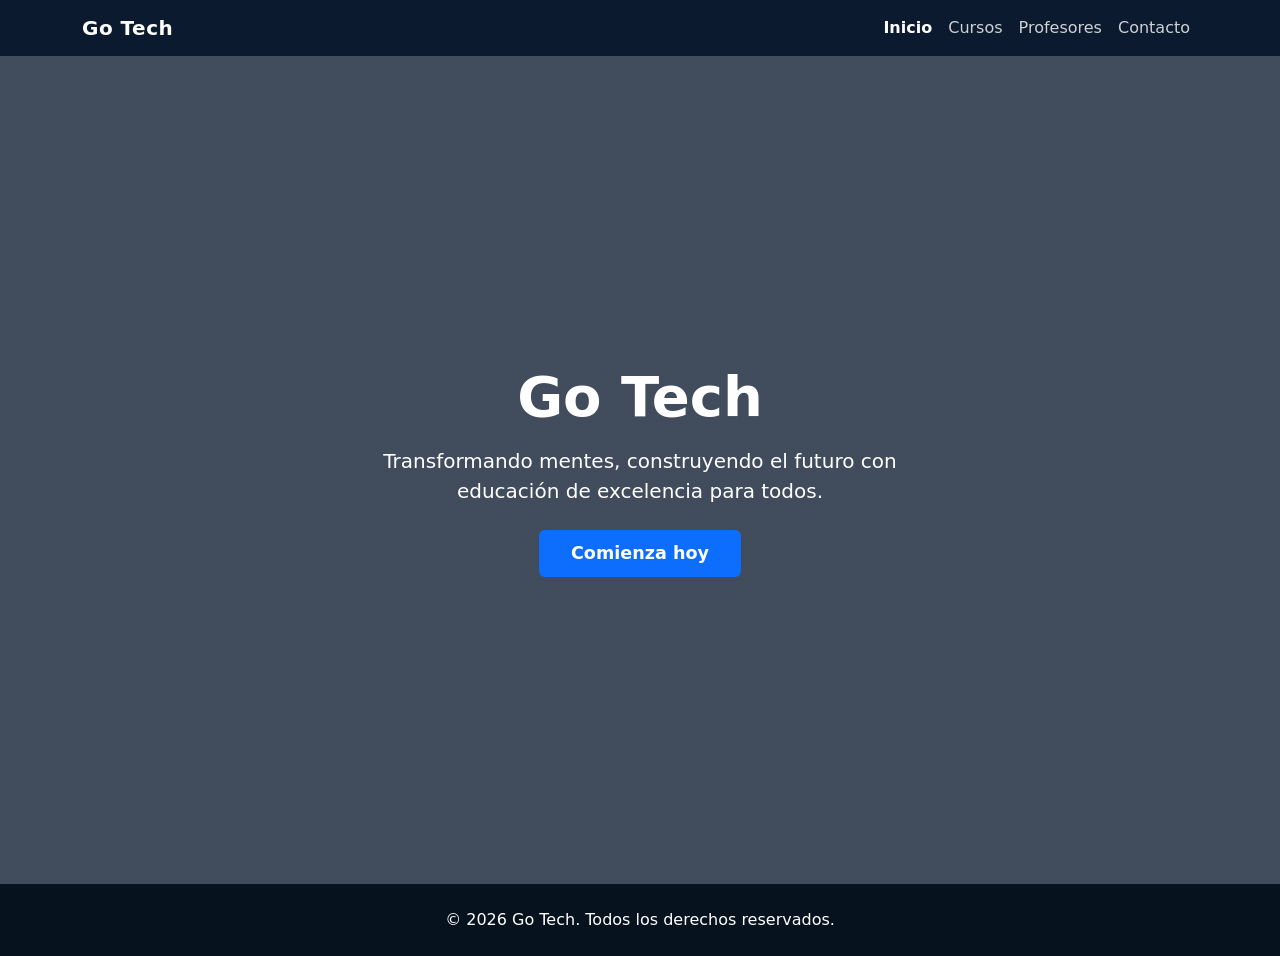
==== Tarea1/index.html @ 05b7f84d "feat:bootstrap js file, navbar, header hero, footer to index page" ====
<!DOCTYPE html>
<html lang="es">
<head>
  <meta charset="UTF-8">
  <meta name="viewport" content="width=device-width, initial-scale=1.0">
  <title>Go Tech - Inicio</title>
  <link href="./css/bootstrap.min.css" rel="stylesheet">
  <link rel="stylesheet" href="./css/index.css">
</head>
<body>

  <!-- ========== NAVBAR ========== -->
  <nav class="navbar navbar-expand-lg navbar-dark" id="mainNav">
    <div class="container">
      <a class="navbar-brand" href="#">Go Tech</a>
      <button class="navbar-toggler" type="button" data-bs-toggle="collapse" data-bs-target="#navbarNav">
        <span class="navbar-toggler-icon"></span>
      </button>
      <div class="collapse navbar-collapse" id="navbarNav">
        <ul class="navbar-nav ms-auto">
          <li class="nav-item"><a class="nav-link active" href="index.html">Inicio</a></li>
          <li class="nav-item"><a class="nav-link" href="cursos.html">Cursos</a></li>
          <li class="nav-item"><a class="nav-link" href="profesores.html">Profesores</a></li>
          <li class="nav-item"><a class="nav-link" href="contacto.html">Contacto</a></li>
        </ul>
      </div>
    </div>
  </nav>

  <!-- ========== HERO ========== -->
  <header class="hero d-flex align-items-center">
    <div class="container">
      <h1>Go Tech</h1>
      <p>Transformando mentes, construyendo el futuro con educación de excelencia para todos.</p>
      <a href="#" class="btn">Comienza hoy</a>
    </div>
  </header>


  <!-- ========== FOOTER ========== -->
  <footer class="footer-section">
    <div class="container">
      <p>&copy; 2026 Go Tech. Todos los derechos reservados.</p>
    </div>
  </footer>

  <script src="./js/bootstrap.bundle.min.js"></script>
</body>
</html>
---- Tarea1/css/index.css ----
/*  VARIABLES DE COLORES  */
:root {
  --primary: #0d6efd;
  --primary-dark: #0b5ed7;
  --navbar-bg: #0b1a2e;
  --navbar-hover: #4dabf7;
  --hero-overlay: rgba(11, 26, 46, 0.78);
  --stats-bg: #0b1a2e;
  --footer-bg: #07121f;
}

* {
  margin: 0;
  padding: 0;
  box-sizing: border-box;
}

/*  TIPOGRAFÍA */

body {
  font-family: system-ui, -apple-system, "Segoe UI", Roboto, sans-serif;
  color: #212529;
}

h1 {
  font-size: 2.75rem;
  font-weight: 700;
  margin-bottom: 1rem;
}

h2 {
  font-size: 2rem;
  font-weight: 700;
  text-align: center;
  margin-bottom: 2.5rem;
}

h3 {
  font-size: 2.5rem;
  font-weight: 700;
}

h5 {
  font-size: 1.15rem;
  font-weight: 600;
  margin-bottom: 0;
}

p {
  margin-bottom: 0;
}

small {
  color: #6c757d;
  font-size: 0.85rem;
}

/*  NAVBAR  */

#mainNav {
  background-color: var(--navbar-bg);
}

#mainNav .navbar-brand {
  font-weight: 700;
  letter-spacing: 0.5px;
}

#mainNav .nav-link {
  color: rgba(255, 255, 255, 0.8);
  transition: color 0.25s ease;
  position: relative;
}

#mainNav .nav-link:hover {
  color: var(--navbar-hover);
}

#mainNav .nav-link.active {
  color: #fff;
  font-weight: 600;
}


/*  HERO  */

.hero {
  min-height: 92vh;
  display: flex;
  align-items: center;
  justify-content: center;
  text-align: center;
  color: #fff;
  background: linear-gradient(var(--hero-overlay), var(--hero-overlay)),
    url("https://images.unsplash.com/photo-1523050854058-8df90110c7f1?w=1920&h=1080&fit=crop") center / cover no-repeat;
}

.hero h1 {
  font-size: 3.5rem;
}

.hero p {
  font-size: 1.25rem;
  margin-bottom: 1.5rem;
  max-width: 600px;
  margin-left: auto;
  margin-right: auto;
}

.hero > .container > a {
  display: inline-block;
  background-color: var(--primary);
  color: #fff;
  border: none;
  padding: 0.65rem 2rem;
  font-size: 1.1rem;
  font-weight: 600;
  text-decoration: none;
  border-radius: 0.375rem;
  transition: background-color 0.25s ease, transform 0.2s ease;
  text-align: center;
}



/*  FOOTER  */

.footer-section {
  padding: 1.5rem 0;
  background-color: var(--footer-bg);
  color: #fff;
  text-align: center;
}
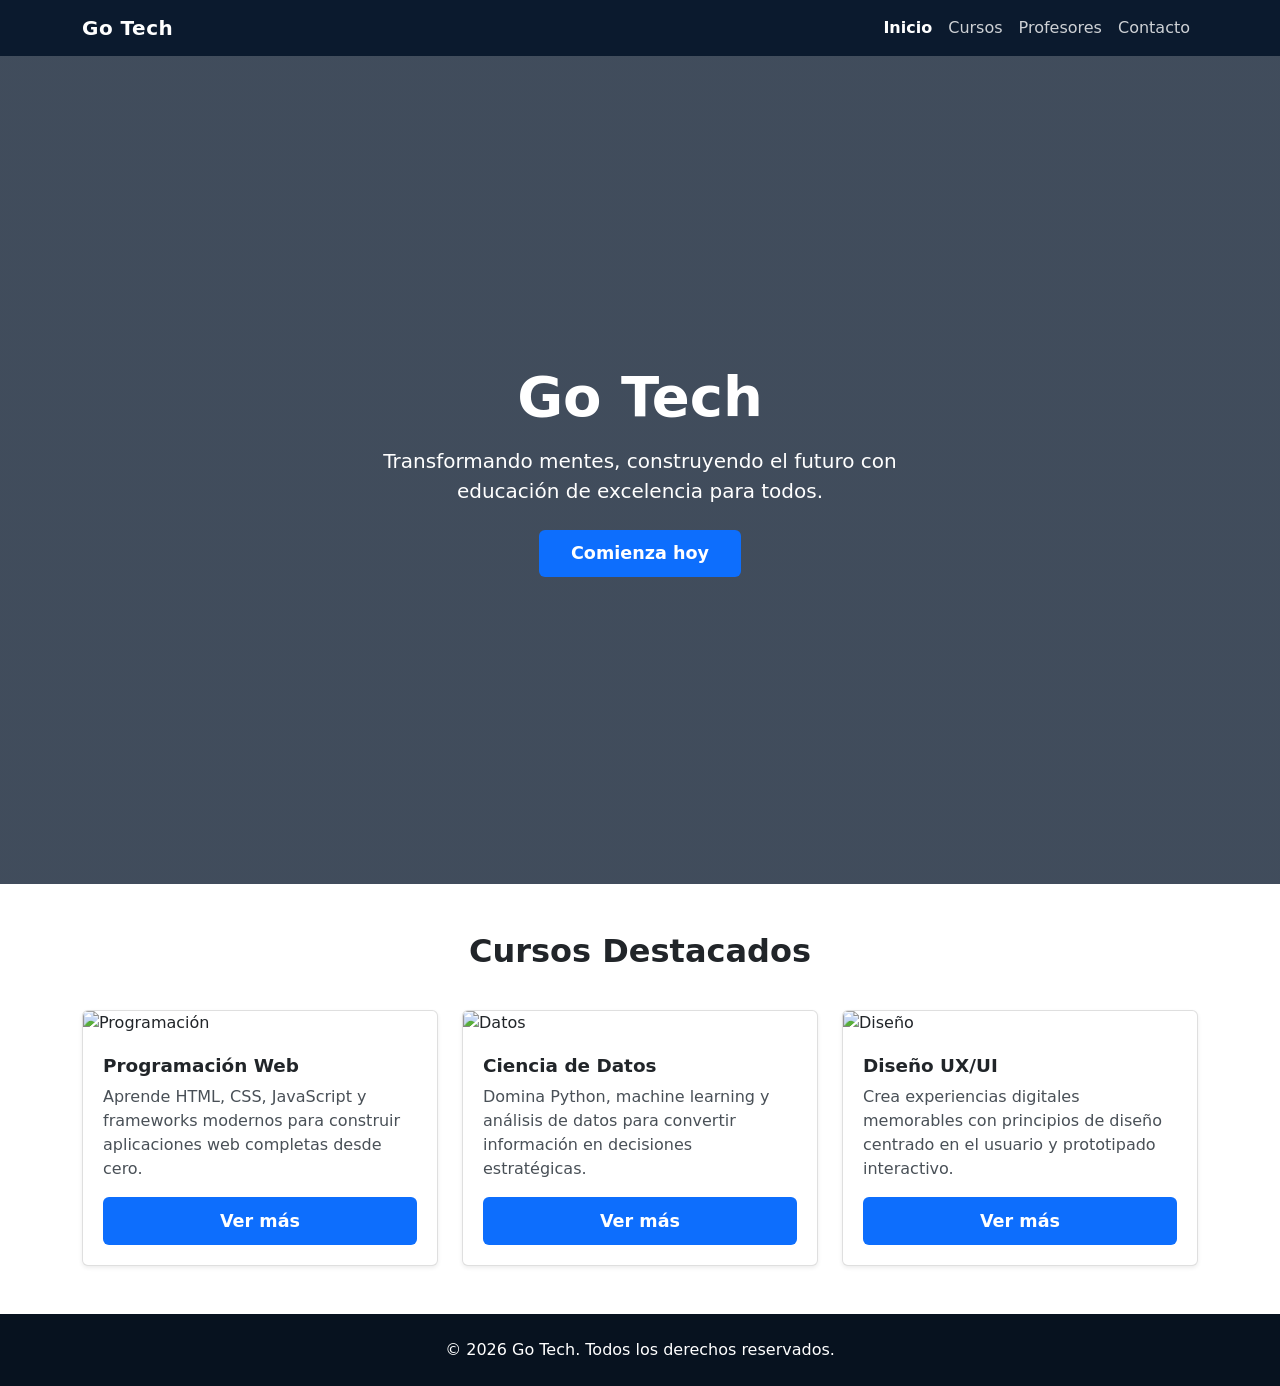
==== commit d5e5858d: "feat:Cursos destacados and style" ====
--- a/Tarea1/index.html
+++ b/Tarea1/index.html
@@ -36,6 +36,46 @@
     </div>
   </header>
 
+  <!-- ========== CURSOS DESTACADOS ========== -->
+  <section class="section-cursos">
+    <div class="container">
+      <h2>Cursos Destacados</h2>
+      <div class="row g-4">
+        <div class="col-md-6 col-lg-4">
+          <div class="card">
+            <img src="https://images.unsplash.com/photo-1516116216624-53e697fedbea?w=600&h=400&fit=crop" class="card-img-top" alt="Programación">
+            <div class="card-body d-flex flex-column">
+              <h5 class="card-title">Programación Web</h5>
+              <p class="card-text">Aprende HTML, CSS, JavaScript y frameworks modernos para construir aplicaciones web completas desde cero.</p>
+              <a href="#" class="btn btn-custom">Ver más</a>
+            </div>
+          </div>
+        </div>
+        <div class="col-md-6 col-lg-4">
+          <div class="card">
+            <img src="https://images.unsplash.com/photo-1551288049-bebda4e38f71?w=600&h=400&fit=crop" class="card-img-top" alt="Datos">
+            <div class="card-body d-flex flex-column">
+              <h5 class="card-title">Ciencia de Datos</h5>
+              <p class="card-text">Domina Python, machine learning y análisis de datos para convertir información en decisiones estratégicas.</p>
+              <a href="#" class="btn btn-custom">Ver más</a>
+            </div>
+          </div>
+        </div>
+        <div class="col-md-6 col-lg-4">
+          <div class="card">
+            <img src="https://img.freepik.com/free-vector/gradient-ui-ux-landing-page_52683-69729.jpg?semt=ais_hybrid&w=740&q=80" class="card-img-top" alt="Diseño">
+            <div class="card-body d-flex flex-column">
+              <h5 class="card-title">Diseño UX/UI</h5>
+              <p class="card-text">Crea experiencias digitales memorables con principios de diseño centrado en el usuario y prototipado interactivo.</p>
+              <a href="#" class="btn btn-custom">Ver más</a>
+            </div>
+          </div>
+        </div>
+      </div>
+    </div>
+  </section>
+
+  
 
   <!-- ========== FOOTER ========== -->
   <footer class="footer-section">
--- a/Tarea1/css/index.css
+++ b/Tarea1/css/index.css
@@ -1,4 +1,4 @@
-/*  VARIABLES DE COLORES  */
+/*  VARIABLES DE  */
 :root {
   --primary: #0d6efd;
   --primary-dark: #0b5ed7;
@@ -122,6 +122,61 @@
 }
 
 
+/*  BOTÓN PERSONALIZADO  */
+
+.btn-custom {
+  display: inline-block;
+  background-color: var(--primary);
+  color: #fff;
+  border: none;
+  padding: 0.65rem 2rem;
+  font-size: 1.1rem;
+  font-weight: 600;
+  border-radius: 0.375rem;
+  transition: background-color 0.25s ease, transform 0.2s ease;
+  width: 100%;
+  text-align: center;
+}
+
+.btn-custom:hover {
+  background-color: var(--primary-dark);
+  color: #fff;
+}
+
+/*  CURSOS DESTACADOS  */
+
+.section-cursos {
+  padding: 3rem 0;
+}
+
+.section-cursos .card {
+  height: 100%;
+  box-shadow: 0 0.125rem 0.25rem rgba(0, 0, 0, 0.075);
+  border: 1px solid rgba(0, 0, 0, 0.125);
+  border-radius: 0.375rem;
+  overflow: hidden;
+}
+
+.section-cursos .card-body {
+  display: flex;
+  flex-direction: column;
+  padding: 1.25rem;
+}
+
+.section-cursos .card-title {
+  margin-bottom: 0.5rem;
+}
+
+.section-cursos .card-text {
+  flex: 1;
+  margin-bottom: 1rem;
+  color: #495057;
+}
+
+.section-cursos .btn-custom {
+  align-self: flex-start;
+}
+
 
 /*  FOOTER  */
 
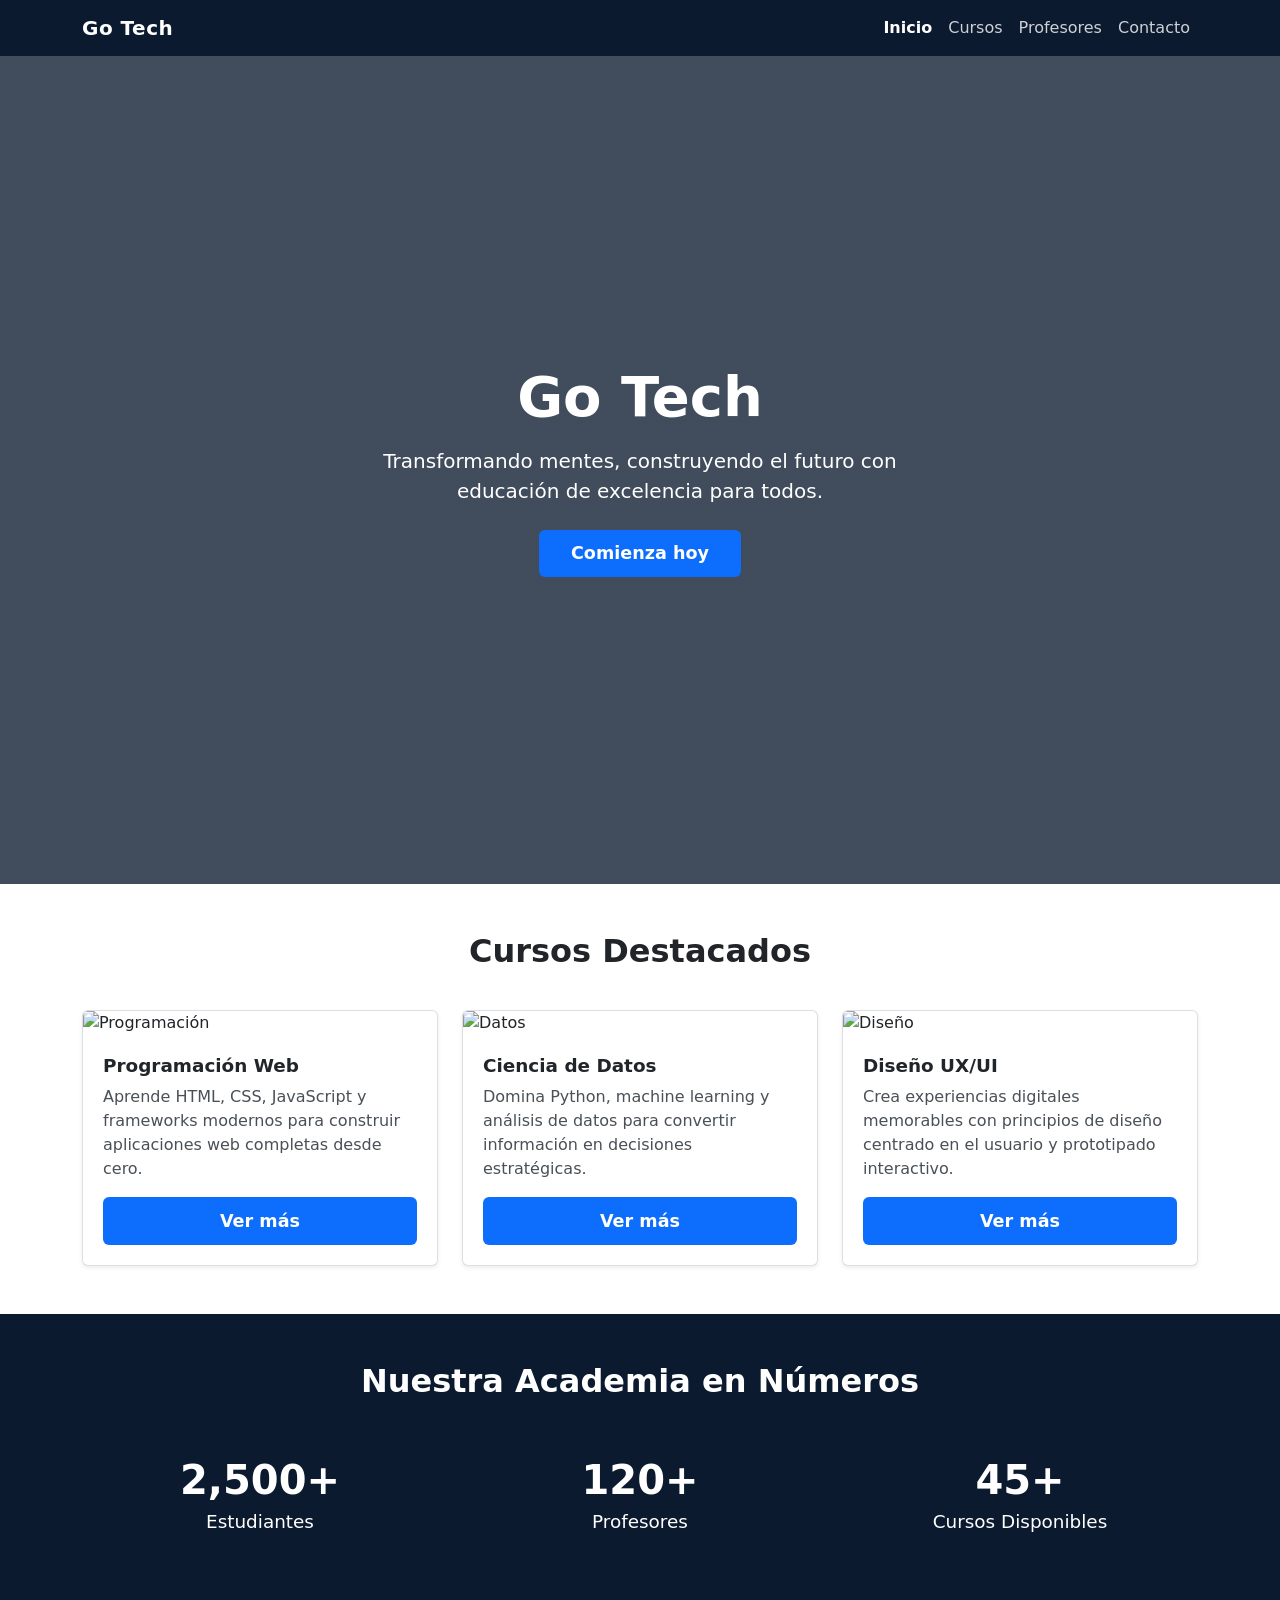
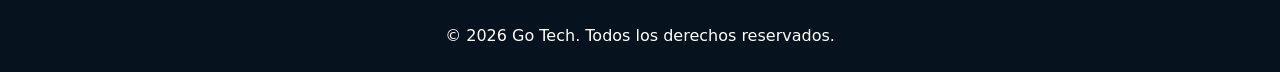
==== commit d5f84165: "feat:Estadisticas and css style" ====
--- a/Tarea1/index.html
+++ b/Tarea1/index.html
@@ -75,7 +75,32 @@
     </div>
   </section>
 
-  
+  <!-- ========== ESTADÍSTICAS ========== -->
+  <section class="stats-section">
+    <div class="container">
+      <h2>Nuestra Academia en Números</h2>
+      <div class="row">
+        <div class="col-md-4">
+          <div class="stat-item">
+            <h3>2,500+</h3>
+            <p>Estudiantes</p>
+          </div>
+        </div>
+        <div class="col-md-4">
+          <div class="stat-item">
+            <h3>120+</h3>
+            <p>Profesores</p>
+          </div>
+        </div>
+        <div class="col-md-4">
+          <div class="stat-item">
+            <h3>45+</h3>
+            <p>Cursos Disponibles</p>
+          </div>
+        </div>
+      </div>
+    </div>
+  </section>
 
   <!-- ========== FOOTER ========== -->
   <footer class="footer-section">
--- a/Tarea1/css/index.css
+++ b/Tarea1/css/index.css
@@ -177,6 +177,30 @@
   align-self: flex-start;
 }
 
+/*  ESTADÍSTICAS  */
+
+.stats-section {
+  padding: 3rem 0;
+  background-color: var(--stats-bg);
+  color: #fff;
+  text-align: center;
+}
+
+.stats-section h2 {
+  color: #fff;
+}
+
+.stat-item {
+  padding: 1rem 0;
+}
+
+.stat-item h3 {
+  margin-bottom: 0.25rem;
+}
+
+.stat-item p {
+  font-size: 1.15rem;
+}
 
 /*  FOOTER  */
 
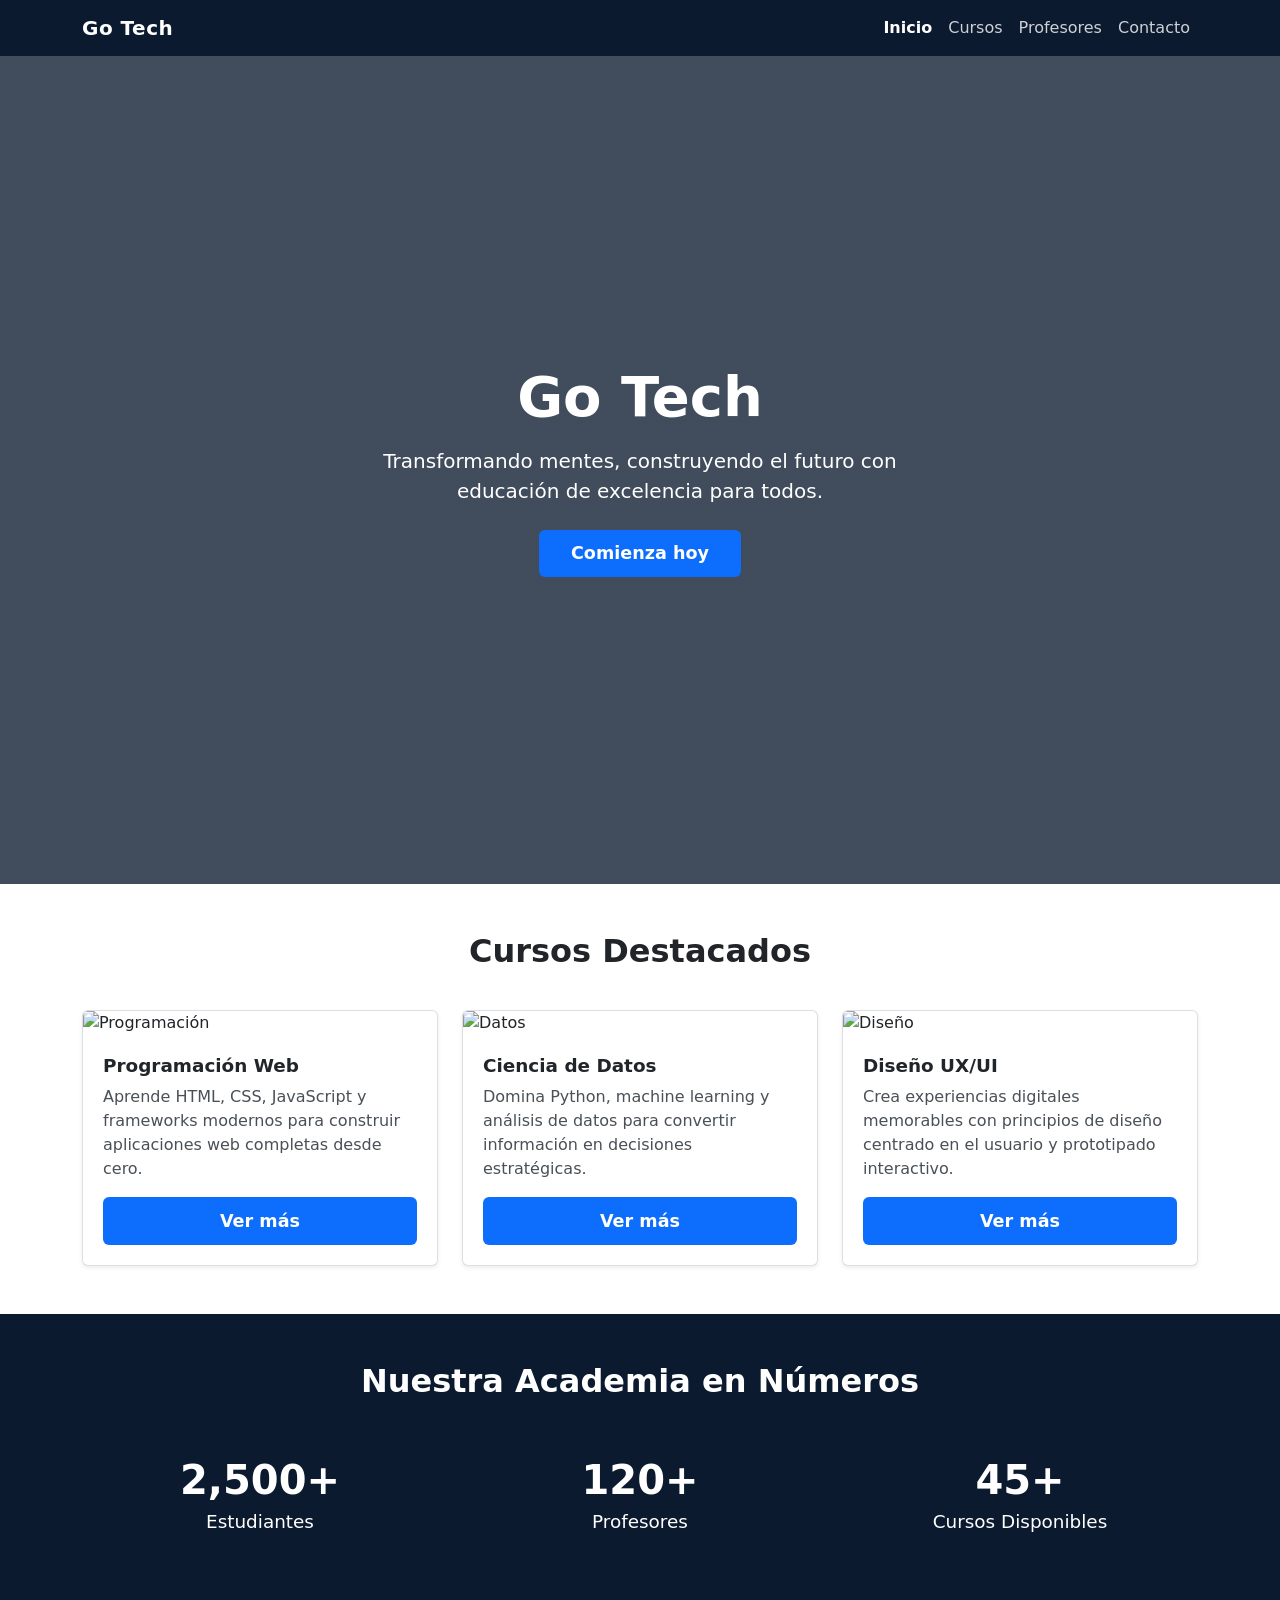
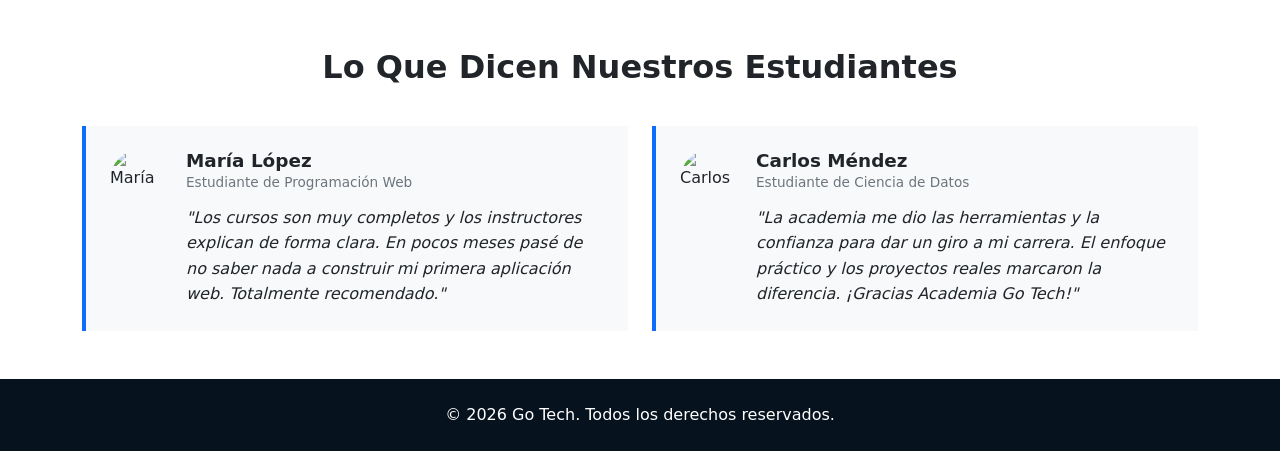
==== commit 77ca036b: "feat:Testimonios and its css style" ====
--- a/Tarea1/index.html
+++ b/Tarea1/index.html
@@ -12,7 +12,7 @@
   <!-- ========== NAVBAR ========== -->
   <nav class="navbar navbar-expand-lg navbar-dark" id="mainNav">
     <div class="container">
-      <a class="navbar-brand" href="#">Go Tech</a>
+      <a class="navbar-brand" href="index.html">Go Tech</a>
       <button class="navbar-toggler" type="button" data-bs-toggle="collapse" data-bs-target="#navbarNav">
         <span class="navbar-toggler-icon"></span>
       </button>
@@ -28,11 +28,11 @@
   </nav>
 
   <!-- ========== HERO ========== -->
-  <header class="hero d-flex align-items-center">
+  <header id="hero">
     <div class="container">
       <h1>Go Tech</h1>
       <p>Transformando mentes, construyendo el futuro con educación de excelencia para todos.</p>
-      <a href="#" class="btn">Comienza hoy</a>
+      <a href="cursos.html" class="btn">Comienza hoy</a>
     </div>
   </header>
 
@@ -102,6 +102,35 @@
     </div>
   </section>
 
+  <!-- ========== TESTIMONIOS ========== -->
+  <section class="section-testimonios">
+    <div class="container">
+      <h2>Lo Que Dicen Nuestros Estudiantes</h2>
+      <div class="row g-4">
+        <div class="col-md-6">
+          <div class="testimonial-card d-flex">
+            <img src="https://images.unsplash.com/photo-1494790108377-be9c29b29330?w=80&h=80&fit=crop&crop=face" alt="María" class="rounded-circle" width="60" height="60">
+            <div>
+              <h5>María López</h5>
+              <small>Estudiante de Programación Web</small>
+              <p>"Los cursos son muy completos y los instructores explican de forma clara. En pocos meses pasé de no saber nada a construir mi primera aplicación web. Totalmente recomendado."</p>
+            </div>
+          </div>
+        </div>
+        <div class="col-md-6">
+          <div class="testimonial-card d-flex">
+            <img src="https://images.unsplash.com/photo-1507003211169-0a1dd7228f2d?w=80&h=80&fit=crop&crop=face" alt="Carlos" class="rounded-circle" width="60" height="60">
+            <div>
+              <h5>Carlos Méndez</h5>
+              <small>Estudiante de Ciencia de Datos</small>
+              <p>"La academia me dio las herramientas y la confianza para dar un giro a mi carrera. El enfoque práctico y los proyectos reales marcaron la diferencia. ¡Gracias Academia Go Tech!"</p>
+            </div>
+          </div>
+        </div>
+      </div>
+    </div>
+  </section>
+
   <!-- ========== FOOTER ========== -->
   <footer class="footer-section">
     <div class="container">
--- a/Tarea1/css/index.css
+++ b/Tarea1/css/index.css
@@ -84,7 +84,7 @@
 
 /*  HERO  */
 
-.hero {
+#hero {
   min-height: 92vh;
   display: flex;
   align-items: center;
@@ -95,11 +95,11 @@
     url("https://images.unsplash.com/photo-1523050854058-8df90110c7f1?w=1920&h=1080&fit=crop") center / cover no-repeat;
 }
 
-.hero h1 {
+#hero h1 {
   font-size: 3.5rem;
 }
 
-.hero p {
+#hero p {
   font-size: 1.25rem;
   margin-bottom: 1.5rem;
   max-width: 600px;
@@ -107,7 +107,7 @@
   margin-right: auto;
 }
 
-.hero > .container > a {
+#hero > .container > a {
   display: inline-block;
   background-color: var(--primary);
   color: #fff;
@@ -202,6 +202,35 @@
   font-size: 1.15rem;
 }
 
+/*  TESTIMONIOS  */
+
+.section-testimonios {
+  padding: 3rem 0;
+}
+
+.testimonial-card {
+  display: flex;
+  gap: 1rem;
+  padding: 1.5rem;
+  height: 100%;
+  background: #f8f9fa;
+  border-left: 4px solid var(--primary);
+}
+
+.testimonial-card img {
+  flex-shrink: 0;
+}
+
+.testimonial-card small {
+  display: block;
+  margin-bottom: 0.75rem;
+}
+
+.testimonial-card p {
+  font-style: italic;
+  line-height: 1.6;
+}
+
 /*  FOOTER  */
 
 .footer-section {
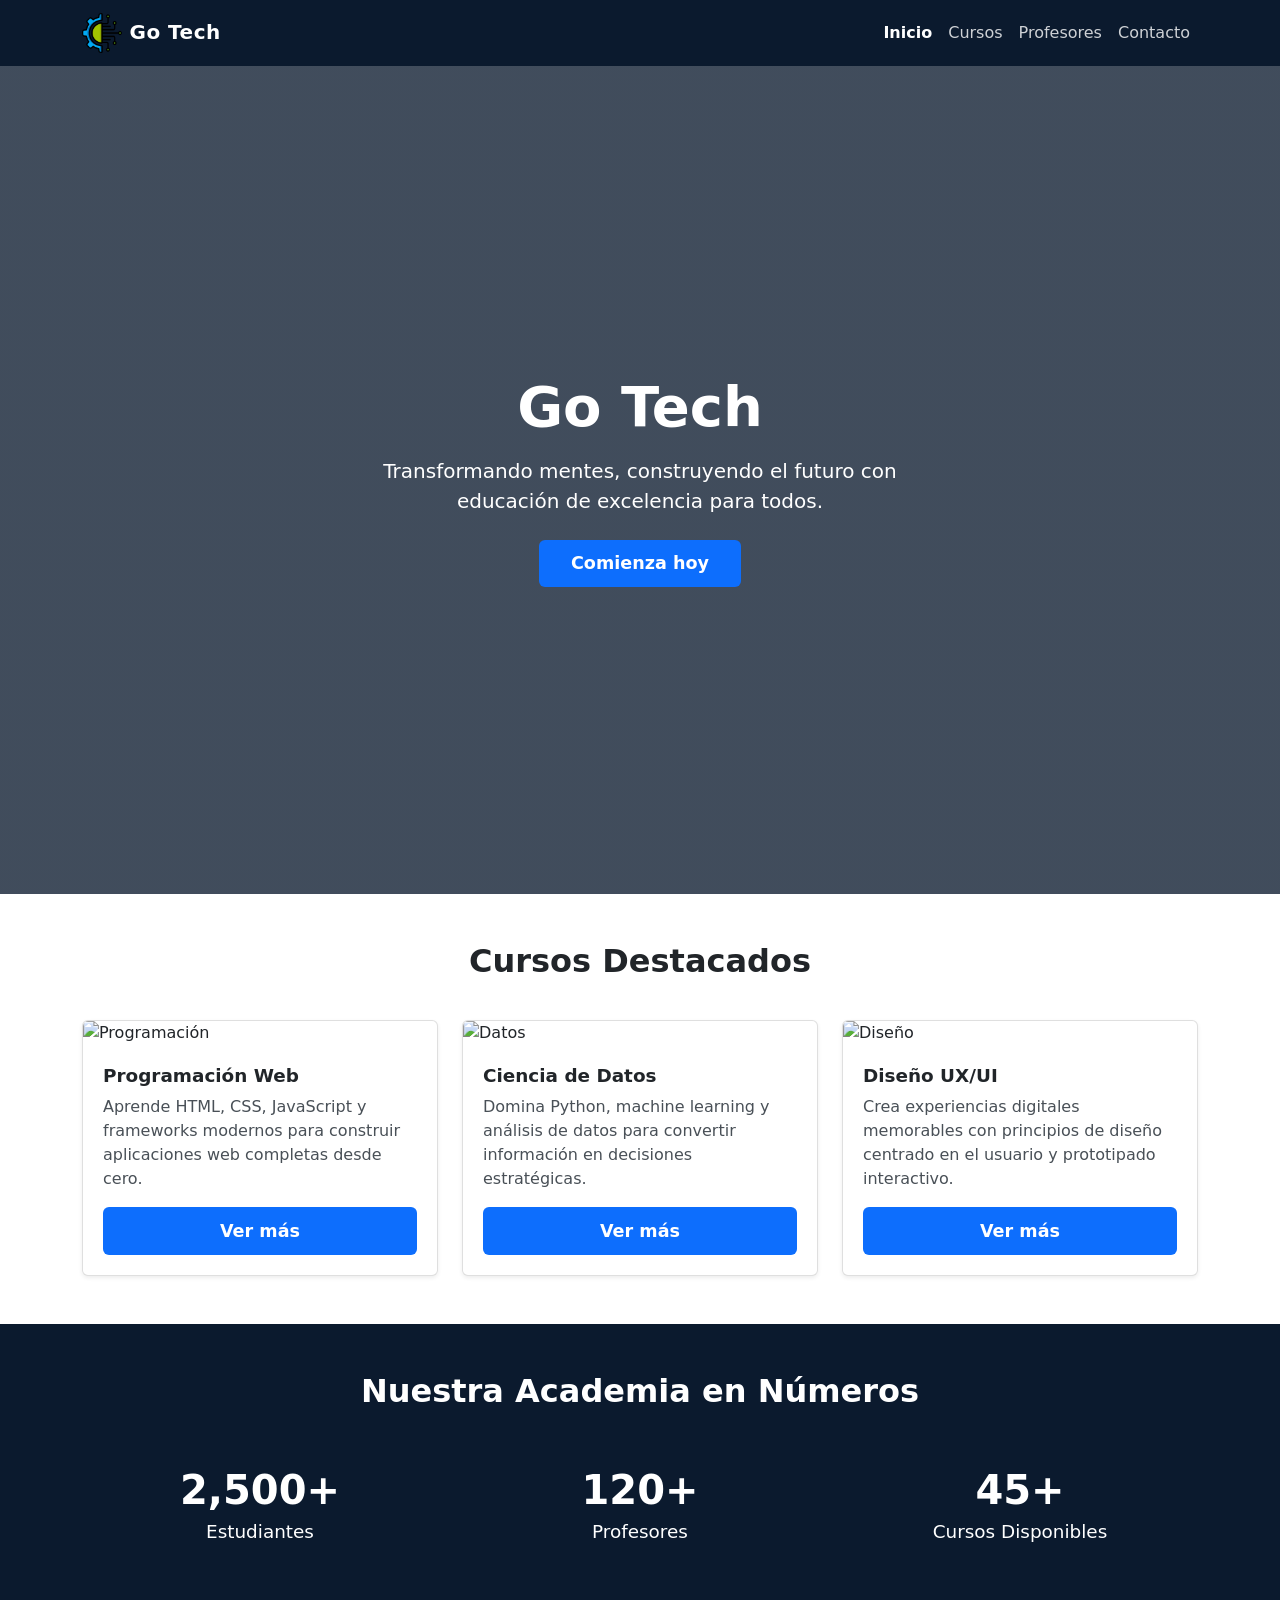
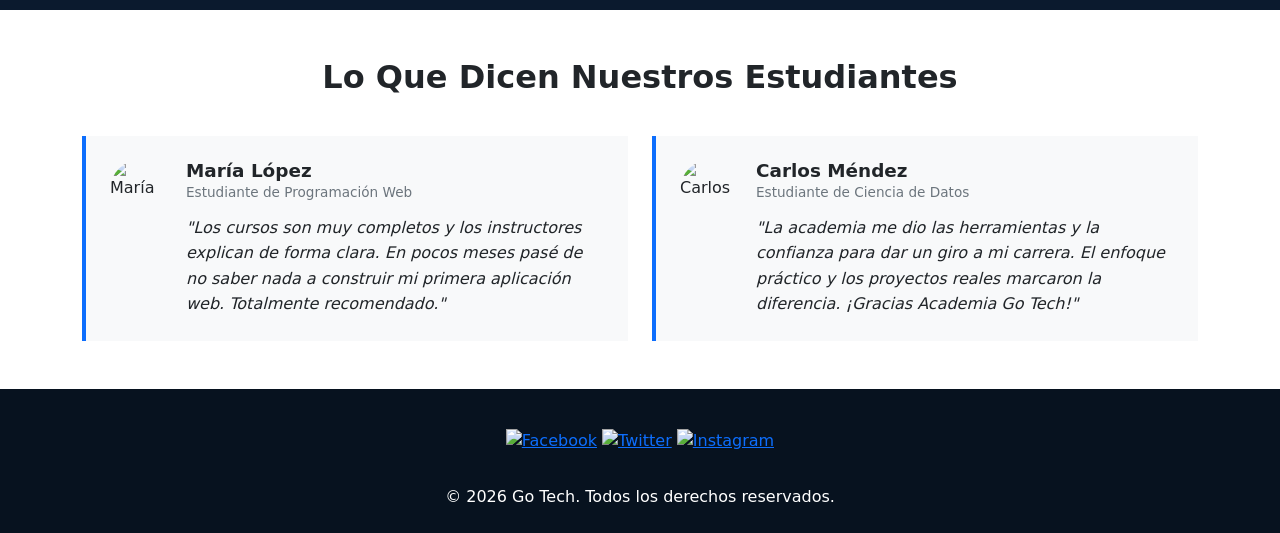
==== commit 0a449915: "feat:redes sociales and brand icon, style.css palette" ====
--- a/Tarea1/index.html
+++ b/Tarea1/index.html
@@ -12,7 +12,10 @@
   <!-- ========== NAVBAR ========== -->
   <nav class="navbar navbar-expand-lg navbar-dark" id="mainNav">
     <div class="container">
-      <a class="navbar-brand" href="index.html">Go Tech</a>
+      <a class="navbar-brand" href="index.html">
+        <img src="./images/technology.png" alt="Go Tech">
+        Go Tech
+      </a>
       <button class="navbar-toggler" type="button" data-bs-toggle="collapse" data-bs-target="#navbarNav">
         <span class="navbar-toggler-icon"></span>
       </button>
@@ -108,7 +111,7 @@
       <h2>Lo Que Dicen Nuestros Estudiantes</h2>
       <div class="row g-4">
         <div class="col-md-6">
-          <div class="testimonial-card d-flex">
+          <div class="testimonial-card">
             <img src="https://images.unsplash.com/photo-1494790108377-be9c29b29330?w=80&h=80&fit=crop&crop=face" alt="María" class="rounded-circle" width="60" height="60">
             <div>
               <h5>María López</h5>
@@ -118,7 +121,7 @@
           </div>
         </div>
         <div class="col-md-6">
-          <div class="testimonial-card d-flex">
+          <div class="testimonial-card">
             <img src="https://images.unsplash.com/photo-1507003211169-0a1dd7228f2d?w=80&h=80&fit=crop&crop=face" alt="Carlos" class="rounded-circle" width="60" height="60">
             <div>
               <h5>Carlos Méndez</h5>
@@ -134,6 +137,12 @@
   <!-- ========== FOOTER ========== -->
   <footer class="footer-section">
     <div class="container">
+      <div class="row">
+        <div id="social">
+            <a href="#"><img src="https://cdn-icons-png.flaticon.com/512/733/733547.png" alt="Facebook" width="24" height="24"></a>
+            <a href="#"><img src="https://cdn-icons-png.flaticon.com/512/733/733558.png" alt="Twitter" width="24" height="24"></a>
+            <a href="#"><img src="https://cdn-icons-png.flaticon.com/512/733/733561.png" alt="Instagram" width="24" height="24"></a>
+       </div>
       <p>&copy; 2026 Go Tech. Todos los derechos reservados.</p>
     </div>
   </footer>
--- a/Tarea1/css/index.css
+++ b/Tarea1/css/index.css
@@ -1,13 +1,5 @@
-/*  VARIABLES DE  */
-:root {
-  --primary: #0d6efd;
-  --primary-dark: #0b5ed7;
-  --navbar-bg: #0b1a2e;
-  --navbar-hover: #4dabf7;
-  --hero-overlay: rgba(11, 26, 46, 0.78);
-  --stats-bg: #0b1a2e;
-  --footer-bg: #07121f;
-}
+/*  importar paleta de colores principales */
+@import "./style.css";
 
 * {
   margin: 0;
@@ -22,6 +14,10 @@
   color: #212529;
 }
 
+
+
+
+
 h1 {
   font-size: 2.75rem;
   font-weight: 700;
@@ -79,6 +75,12 @@
 #mainNav .nav-link.active {
   color: #fff;
   font-weight: 600;
+}
+
+.navbar-brand img {
+  width: 40px;
+  height: 40px;
+  border-radius: 50%;
 }
 
 
@@ -238,4 +240,8 @@
   background-color: var(--footer-bg);
   color: #fff;
   text-align: center;
+}
+
+#social {
+  padding: 1rem 0 2rem 0;
 }
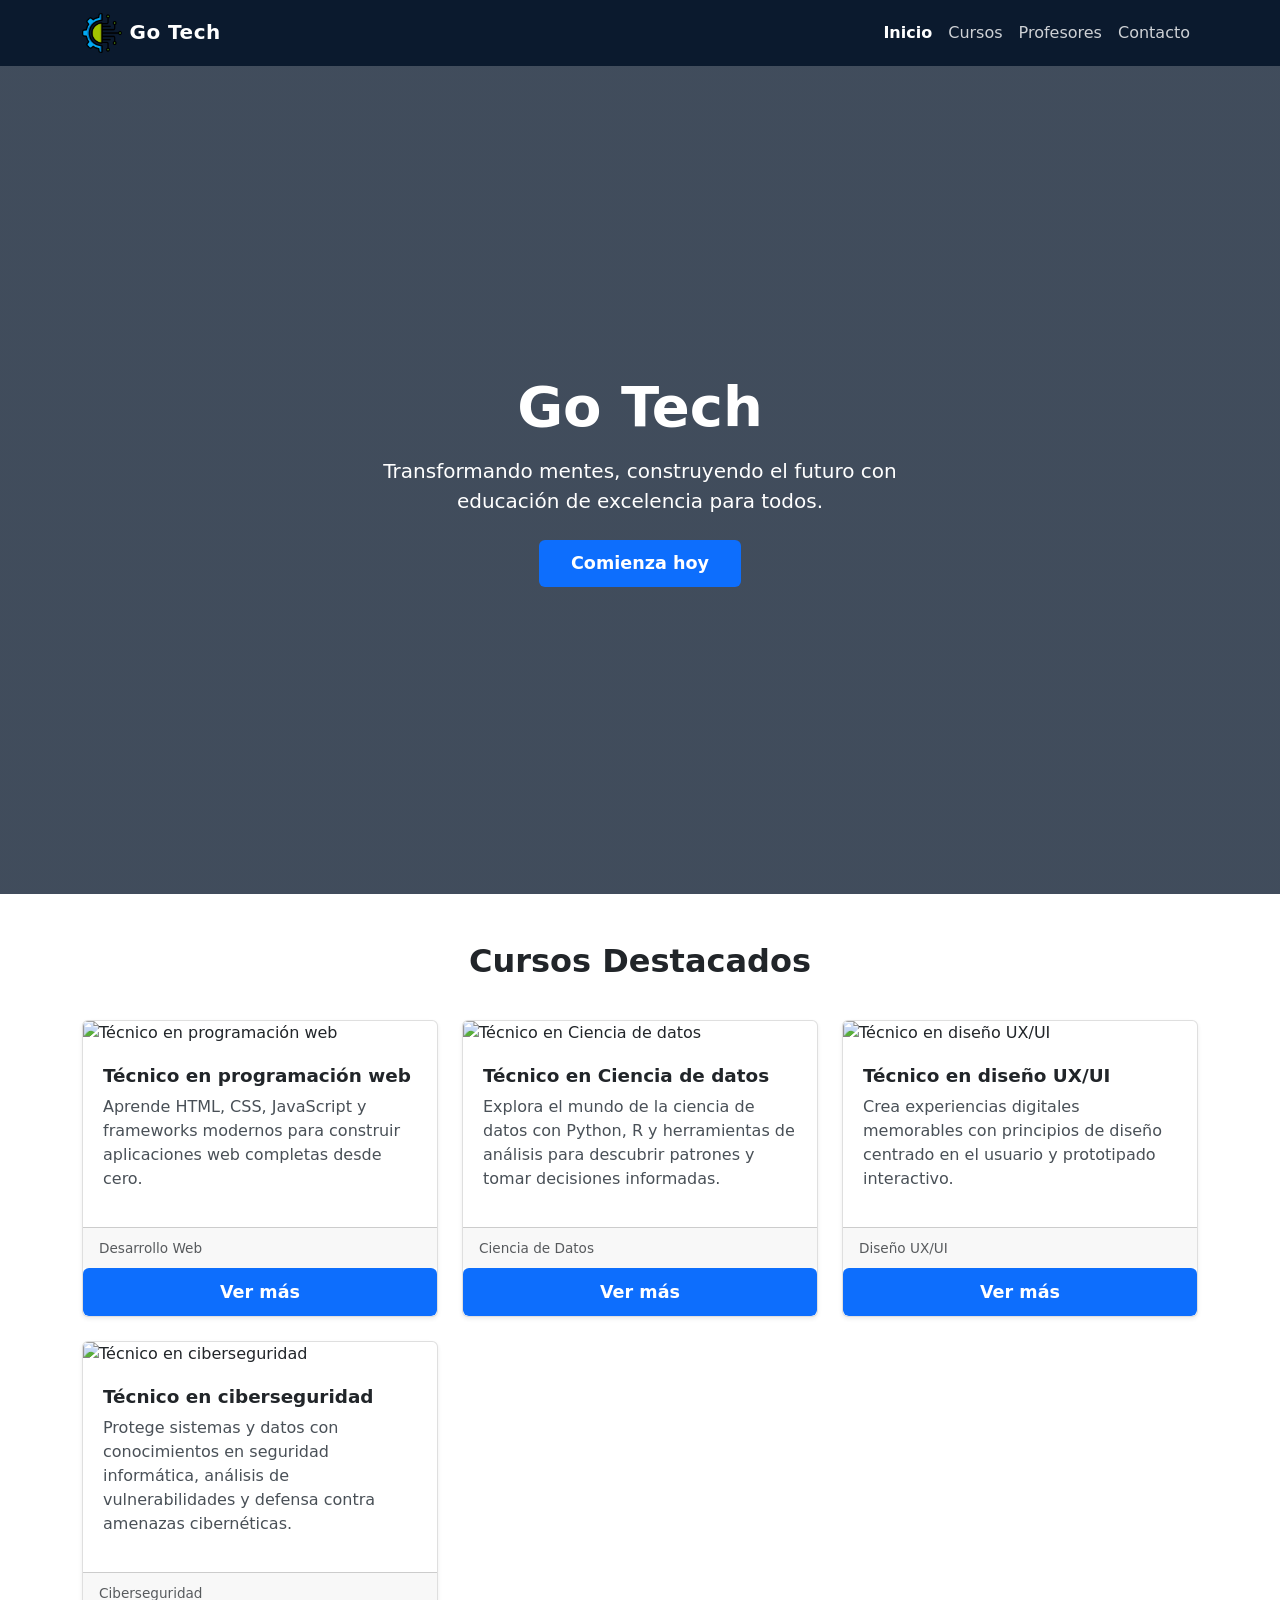
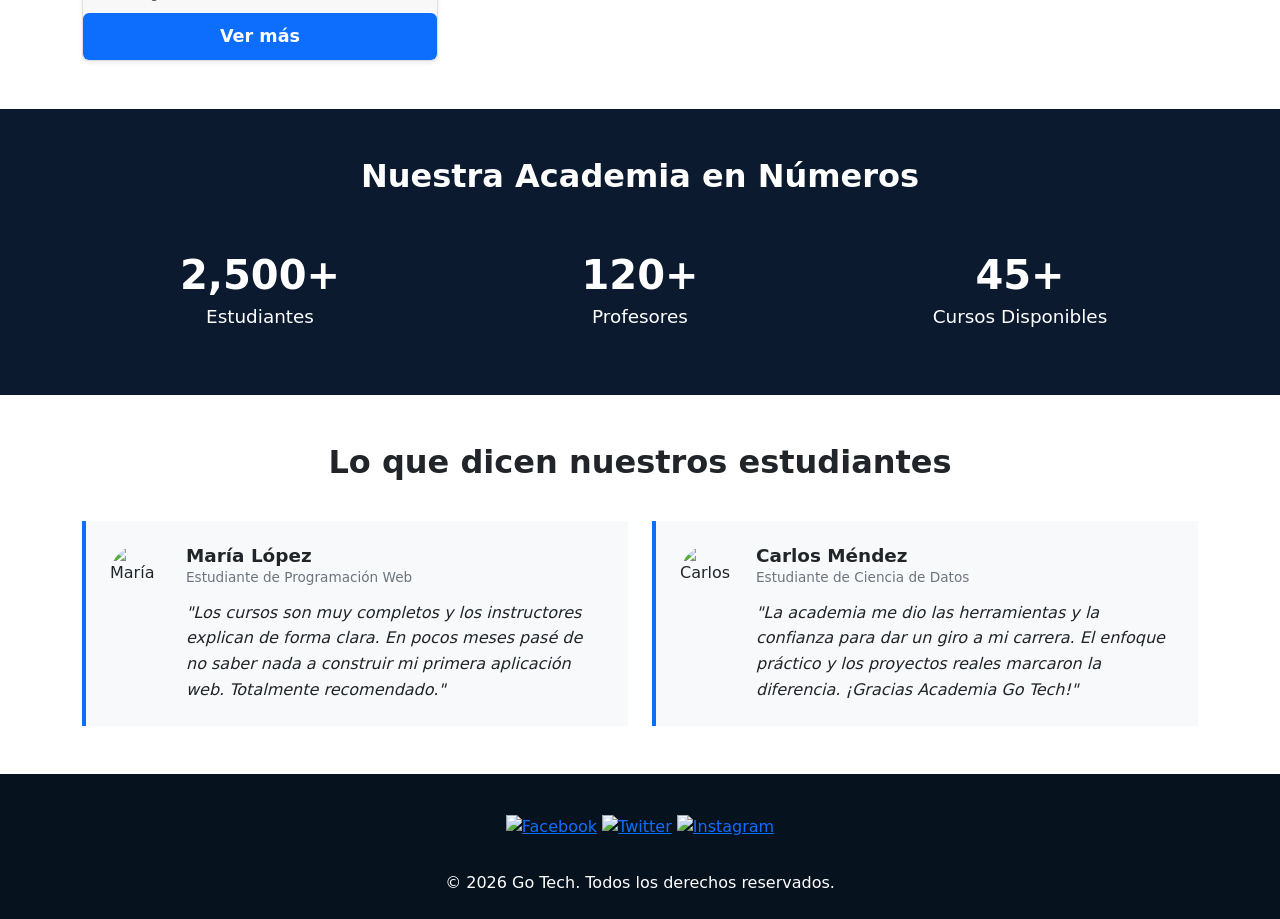
==== commit 7cfbebde: "feat: Tarjetas de cursos dinámicas con js, creacion de archivo index.js-modificación de index.html" ====
--- a/Tarea1/index.html
+++ b/Tarea1/index.html
@@ -43,37 +43,8 @@
   <section class="section-cursos">
     <div class="container">
       <h2>Cursos Destacados</h2>
-      <div class="row g-4">
-        <div class="col-md-6 col-lg-4">
-          <div class="card">
-            <img src="https://images.unsplash.com/photo-1516116216624-53e697fedbea?w=600&h=400&fit=crop" class="card-img-top" alt="Programación">
-            <div class="card-body d-flex flex-column">
-              <h5 class="card-title">Programación Web</h5>
-              <p class="card-text">Aprende HTML, CSS, JavaScript y frameworks modernos para construir aplicaciones web completas desde cero.</p>
-              <a href="#" class="btn btn-custom">Ver más</a>
-            </div>
-          </div>
-        </div>
-        <div class="col-md-6 col-lg-4">
-          <div class="card">
-            <img src="https://images.unsplash.com/photo-1551288049-bebda4e38f71?w=600&h=400&fit=crop" class="card-img-top" alt="Datos">
-            <div class="card-body d-flex flex-column">
-              <h5 class="card-title">Ciencia de Datos</h5>
-              <p class="card-text">Domina Python, machine learning y análisis de datos para convertir información en decisiones estratégicas.</p>
-              <a href="#" class="btn btn-custom">Ver más</a>
-            </div>
-          </div>
-        </div>
-        <div class="col-md-6 col-lg-4">
-          <div class="card">
-            <img src="https://img.freepik.com/free-vector/gradient-ui-ux-landing-page_52683-69729.jpg?semt=ais_hybrid&w=740&q=80" class="card-img-top" alt="Diseño">
-            <div class="card-body d-flex flex-column">
-              <h5 class="card-title">Diseño UX/UI</h5>
-              <p class="card-text">Crea experiencias digitales memorables con principios de diseño centrado en el usuario y prototipado interactivo.</p>
-              <a href="#" class="btn btn-custom">Ver más</a>
-            </div>
-          </div>
-        </div>
+      <div class="row g-4" id="cursos-container">
+        <!-- los cursos se cargan dinámicamente -->
       </div>
     </div>
   </section>
@@ -108,7 +79,7 @@
   <!-- ========== TESTIMONIOS ========== -->
   <section class="section-testimonios">
     <div class="container">
-      <h2>Lo Que Dicen Nuestros Estudiantes</h2>
+      <h2>Lo que dicen nuestros estudiantes</h2>
       <div class="row g-4">
         <div class="col-md-6">
           <div class="testimonial-card">
@@ -148,5 +119,7 @@
   </footer>
 
   <script src="./js/bootstrap.bundle.min.js"></script>
+  <script src="./js/index.js"></script>
+</body>
 </body>
 </html>
